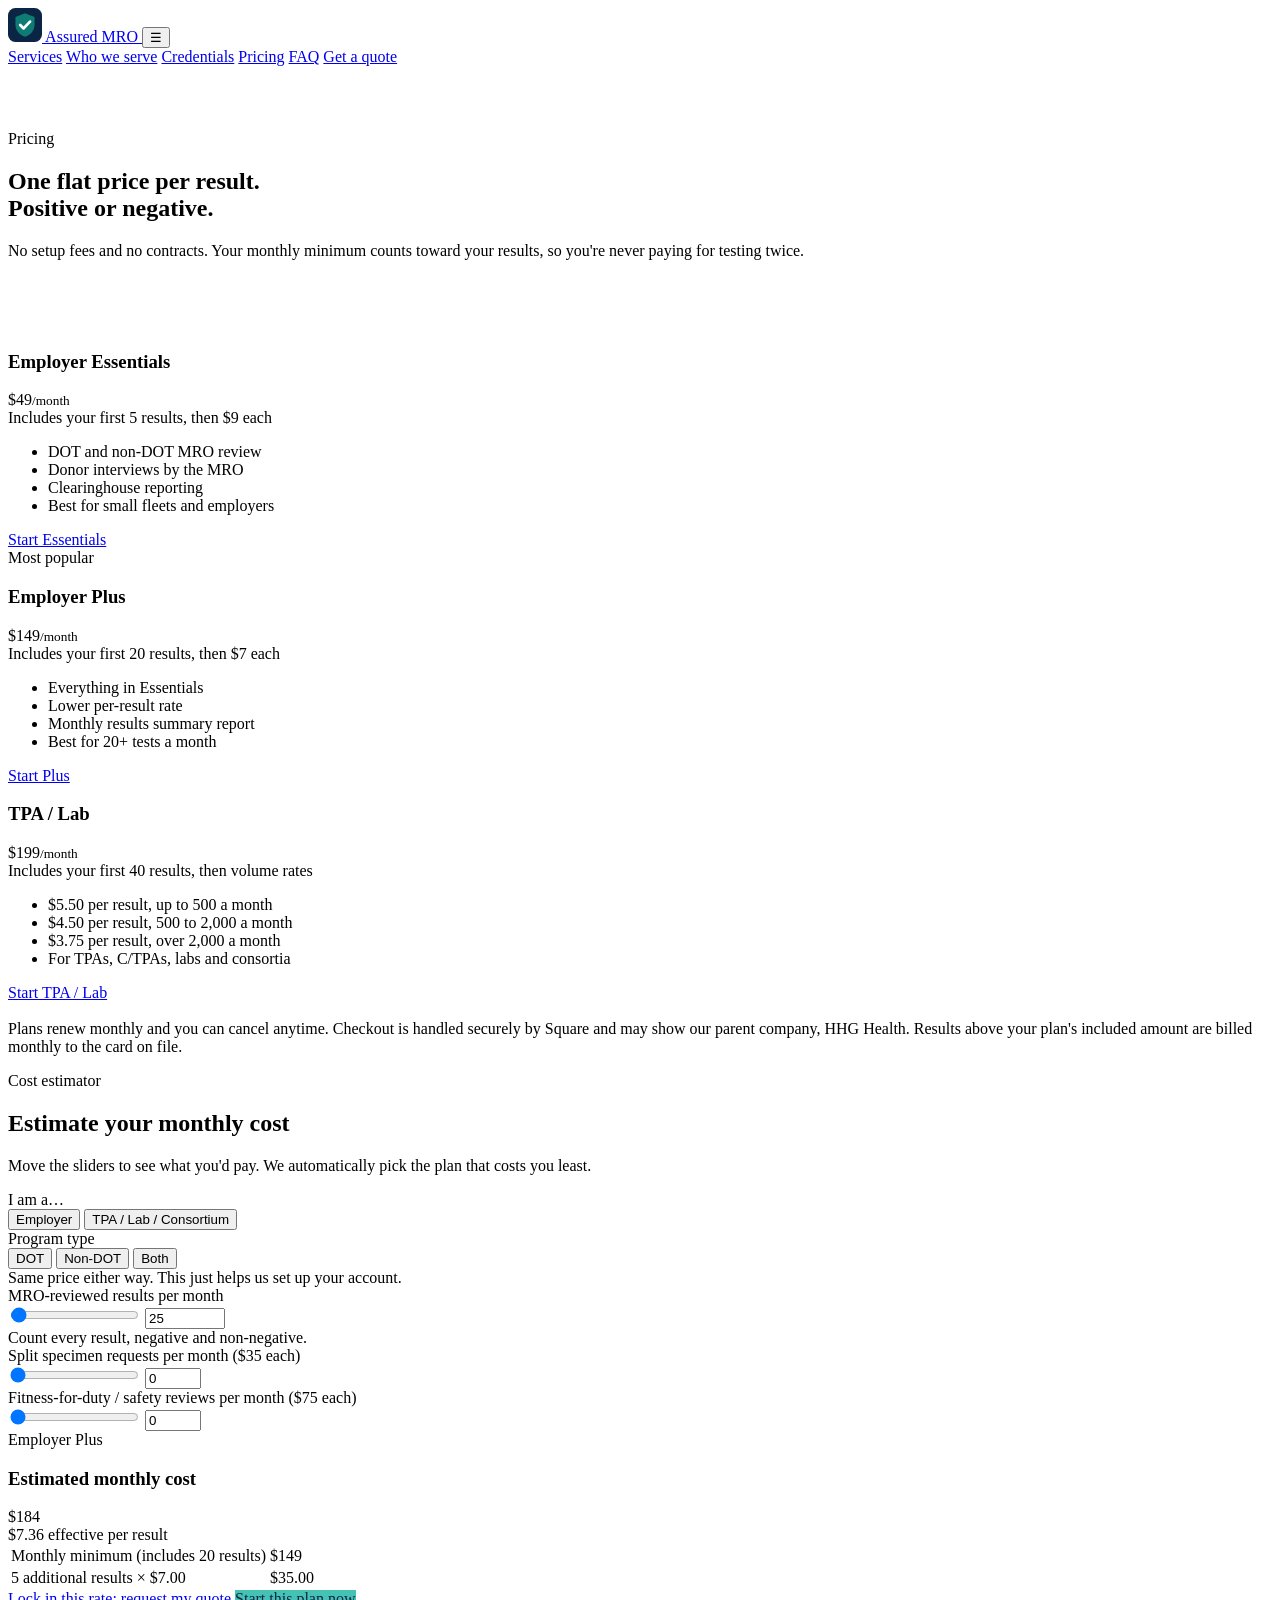
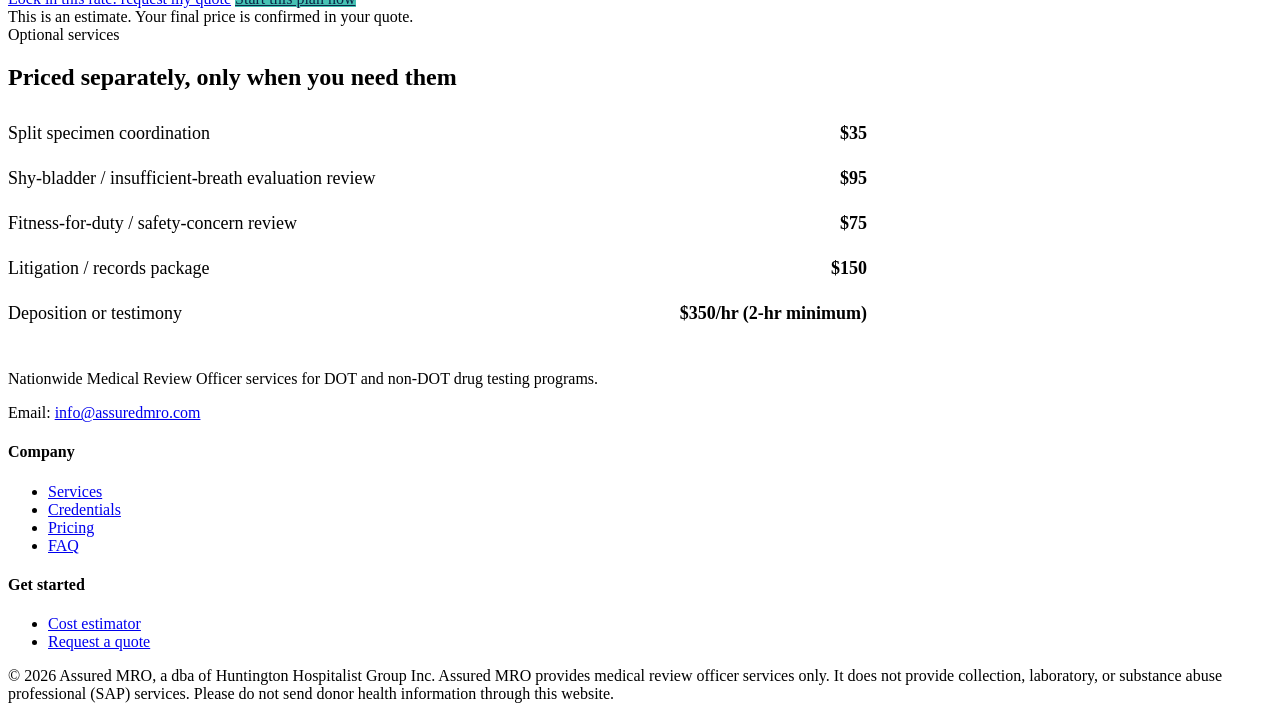
==== site/pricing/index.html @ 7451b0f6 "Add complete pricing page HTML structure This file contains the complete HTML structure for the pric" ====
<!doctype html>
<html lang="en">
<head>
<meta charset="utf-8">
<meta name="viewport" content="width=device-width, initial-scale=1">
<title>MRO Pricing &amp; Cost Estimator | Assured MRO</title>
<meta name="description" content="Transparent Medical Review Officer pricing. One flat price per verified result for positive and negative results alike. Employer plans from $49/month and TPA rates from $3.75 per result. Estimate your monthly cost instantly.">
<link rel="canonical" href="https://assuredmro.com/pricing/">
<link rel="icon" href="data:image/svg+xml,%3Csvg xmlns='http://www.w3.org/2000/svg' viewBox='0 0 32 32'%3E%3Crect width='32' height='32' rx='7' fill='%230b2545'/%3E%3Cpath d='M16 5l9 3.5v7c0 5.6-3.8 10-9 11.5C10.8 25.5 7 21.1 7 15.5v-7z' fill='%230e7c74'/%3E%3Cpath d='M11.5 16l3.2 3.2 6-6.4' stroke='white' stroke-width='2.6' fill='none' stroke-linecap='round' stroke-linejoin='round'/%3E%3C/svg%3E">
<link rel="preconnect" href="https://fonts.googleapis.com"><link rel="preconnect" href="https://fonts.gstatic.com" crossorigin>
<link href="https://fonts.googleapis.com/css2?family=Inter:wght@500;600;700;800&display=swap" rel="stylesheet">
<link rel="stylesheet" href="/assets/site.css">
</head>
<body>

<header class="site-head">
  <div class="wrap">
    <a class="logo" href="/" aria-label="Assured MRO home">
      <svg width="34" height="34" viewBox="0 0 32 32" aria-hidden="true"><rect width="32" height="32" rx="7" fill="#0b2545"/><path d="M16 5l9 3.5v7c0 5.6-3.8 10-9 11.5C10.8 25.5 7 21.1 7 15.5v-7z" fill="#0e7c74"/><path d="M11.5 16l3.2 3.2 6-6.4" stroke="#fff" stroke-width="2.6" fill="none" stroke-linecap="round" stroke-linejoin="round"/></svg>
      Assured MRO
    </a>
    <button class="menu-toggle" aria-label="Menu" onclick="document.querySelector('.nav').classList.toggle('open')">&#9776;</button>
    <nav class="nav">
      <a href="/#services">Services</a>
      <a href="/#who">Who we serve</a>
      <a href="/#credentials">Credentials</a>
      <a href="/pricing/">Pricing</a>
      <a href="/#faq">FAQ</a>
      <a class="btn sm" href="#estimate">Get a quote</a>
    </nav>
  </div>
</header>

<section class="hero" style="padding:64px 0 56px">
  <div class="wrap">
    <span class="eyebrow">Pricing</span>
    <h1>One flat price per result.<br>Positive or negative.</h1>
    <p class="lead">No setup fees and no contracts. Your monthly minimum counts toward your results, so you're never paying for testing twice.</p>
  </div>
</section>

<section>
  <div class="wrap">
    <div class="plans">
      <div class="plan">
        <h3>Employer Essentials</h3>
        <div class="price">$49<small>/month</small></div>
        <div class="sub">Includes your first 5 results, then $9 each</div>
        <ul class="check">
          <li>DOT and non-DOT MRO review</li>
          <li>Donor interviews by the MRO</li>
          <li>Clearinghouse reporting</li>
          <li>Best for small fleets and employers</li>
        </ul>
        <a class="btn ghost" href="https://square.link/u/0xxyrz6W" target="_blank" rel="noopener">Start Essentials</a>
      </div>
      <div class="plan featured">
        <span class="tag">Most popular</span>
        <h3>Employer Plus</h3>
        <div class="price">$149<small>/month</small></div>
        <div class="sub">Includes your first 20 results, then $7 each</div>
        <ul class="check">
          <li>Everything in Essentials</li>
          <li>Lower per-result rate</li>
          <li>Monthly results summary report</li>
          <li>Best for 20+ tests a month</li>
        </ul>
        <a class="btn" href="https://square.link/u/SGG3xi2o" target="_blank" rel="noopener">Start Plus</a>
      </div>
      <div class="plan">
        <h3>TPA / Lab</h3>
        <div class="price">$199<small>/month</small></div>
        <div class="sub">Includes your first 40 results, then volume rates</div>
        <ul class="check">
          <li>$5.50 per result, up to 500 a month</li>
          <li>$4.50 per result, 500 to 2,000 a month</li>
          <li>$3.75 per result, over 2,000 a month</li>
          <li>For TPAs, C/TPAs, labs and consortia</li>
        </ul>
        <a class="btn ghost" href="https://square.link/u/RiPPXjiL" target="_blank" rel="noopener">Start TPA / Lab</a>
      </div>
    </div>
    <p class="hint" style="margin-top:18px">Plans renew monthly and you can cancel anytime. Checkout is handled securely by Square and may show our parent company, HHG Health. Results above your plan's included amount are billed monthly to the card on file.</p>
  </div>
</section>

<section id="estimate" class="alt">
  <div class="wrap">
    <div class="section-head">
      <span class="eyebrow">Cost estimator</span>
      <h2>Estimate your monthly cost</h2>
      <p>Move the sliders to see what you'd pay. We automatically pick the plan that costs you least.</p>
    </div>
    <div class="est">
      <div class="card">
        <div class="field">
          <span class="lbl">I am a…</span>
          <div class="seg" id="aud">
            <button type="button" data-v="employer" aria-pressed="true">Employer</button>
            <button type="button" data-v="tpa" aria-pressed="false">TPA / Lab / Consortium</button>
          </div>
        </div>
        <div class="field">
          <span class="lbl">Program type</span>
          <div class="seg" id="prog">
            <button type="button" data-v="DOT" aria-pressed="false">DOT</button>
            <button type="button" data-v="Non-DOT" aria-pressed="false">Non-DOT</button>
            <button type="button" data-v="DOT + Non-DOT" aria-pressed="true">Both</button>
          </div>
          <div class="hint">Same price either way. This just helps us set up your account.</div>
        </div>
        <div class="field">
          <label for="vol">MRO-reviewed results per month</label>
          <div class="range-row">
            <input type="range" id="vol" min="1" max="5000" step="1" value="25" aria-label="Results per month">
            <input type="number" id="volN" min="1" max="100000" value="25" aria-label="Results per month (number)">
          </div>
          <div class="hint">Count every result, negative and non-negative.</div>
        </div>
        <div class="field">
          <label for="split">Split specimen requests per month <span style="font-weight:500">($35 each)</span></label>
          <div class="range-row">
            <input type="range" id="split" min="0" max="20" step="1" value="0">
            <input type="number" id="splitN" min="0" max="500" value="0">
          </div>
        </div>
        <div class="field" style="margin-bottom:0">
          <label for="ffd">Fitness-for-duty / safety reviews per month <span style="font-weight:500">($75 each)</span></label>
          <div class="range-row">
            <input type="range" id="ffd" min="0" max="20" step="1" value="0">
            <input type="number" id="ffdN" min="0" max="500" value="0">
          </div>
        </div>
      </div>

      <div class="result" aria-live="polite">
        <span class="plan-name" id="rPlan">Employer Plus</span>
        <h3>Estimated monthly cost</h3>
        <div class="big" id="rTotal">$0</div>
        <div class="per" id="rPer">$0.00 per result</div>
        <table>
          <tbody id="rRows"></tbody>
        </table>
        <a class="btn light" id="rQuote" href="https://form.jotform.com/262617390750055" target="_blank" rel="noopener">Lock in this rate: request my quote</a>
        <a class="btn" id="rStart" href="#" target="_blank" rel="noopener" style="background:#46c2b4;border-color:#46c2b4;color:#0b2545 !important">Start this plan now</a>
        <div class="fine" id="rFine">This is an estimate. Your final price is confirmed in your quote. Volume over 5,000 a month gets custom pricing.</div>
      </div>
    </div>
  </div>
</section>

<section>
  <div class="wrap" style="max-width:860px">
    <div class="section-head"><span class="eyebrow">Optional services</span><h2>Priced separately, only when you need them</h2></div>
    <div class="card">
      <table style="width:100%;border-collapse:collapse;font-size:18px">
        <tbody>
          <tr><td style="padding:12px 0;border-bottom:1px solid var(--line)">Split specimen coordination</td><td style="text-align:right;font-weight:700;border-bottom:1px solid var(--line)">$35</td></tr>
          <tr><td style="padding:12px 0;border-bottom:1px solid var(--line)">Shy-bladder / insufficient-breath evaluation review</td><td style="text-align:right;font-weight:700;border-bottom:1px solid var(--line)">$95</td></tr>
          <tr><td style="padding:12px 0;border-bottom:1px solid var(--line)">Fitness-for-duty / safety-concern review</td><td style="text-align:right;font-weight:700;border-bottom:1px solid var(--line)">$75</td></tr>
          <tr><td style="padding:12px 0;border-bottom:1px solid var(--line)">Litigation / records package</td><td style="text-align:right;font-weight:700;border-bottom:1px solid var(--line)">$150</td></tr>
          <tr><td style="padding:12px 0">Deposition or testimony</td><td style="text-align:right;font-weight:700">$350/hr (2-hr minimum)</td></tr>
        </tbody>
      </table>
    </div>
  </div>
</section>

<footer>
  <div class="wrap">
    <div class="cols">
      <div>
        <div class="logo" style="color:#fff;margin-bottom:10px">Assured MRO</div>
        <p>Nationwide Medical Review Officer services for DOT and non-DOT drug testing programs.</p>
        <p>Email: <a href="mailto:info@assuredmro.com">info@assuredmro.com</a></p>
      </div>
      <div><h4>Company</h4><ul><li><a href="/#services">Services</a></li><li><a href="/#credentials">Credentials</a></li><li><a href="/pricing/">Pricing</a></li><li><a href="/#faq">FAQ</a></li></ul></div>
      <div><h4>Get started</h4><ul><li><a href="#estimate">Cost estimator</a></li><li><a href="https://form.jotform.com/262617390750055" target="_blank" rel="noopener">Request a quote</a></li></ul></div>
    </div>
    <div class="legal">&copy; <span id="yr">2026</span> Assured MRO, a dba of Huntington Hospitalist Group Inc. Assured MRO provides medical review officer services only. It does not provide collection, laboratory, or substance abuse professional (SAP) services. Please do not send donor health information through this website.</div>
  </div>
</footer>

<script>
(function(){
  document.getElementById('yr').textContent=new Date().getFullYear();
  var FORM='https://form.jotform.com/262617390750055';
  var LINKS={ess:'https://square.link/u/0xxyrz6W',plus:'https://square.link/u/SGG3xi2o',tpa:'https://square.link/u/RiPPXjiL'};
  var PLAN_LABEL={ess:'Employer Essentials – $49/mo minimum',plus:'Employer Plus – $149/mo minimum',tpa:'TPA / Lab – $199/mo minimum'};
  var state={aud:'employer',prog:'DOT + Non-DOT'};
  var $=function(id){return document.getElementById(id)};
  var money=function(n,d){return '$'+n.toLocaleString('en-US',{minimumFractionDigits:d||0,maximumFractionDigits:d||0})};

  function seg(id,key){
    $(id).addEventListener('click',function(e){
      var b=e.target.closest('button'); if(!b) return;
      [].forEach.call(this.children,function(x){x.setAttribute('aria-pressed',x===b?'true':'false')});
      state[key]=b.dataset.v; calc();
    });
  }
  function link(r,n){
    var R=$(r),N=$(n);
    R.addEventListener('input',function(){N.value=R.value;calc()});
    N.addEventListener('input',function(){var v=Math.max(0,parseInt(N.value||0,10));R.value=Math.min(v,+R.max);calc()});
  }
  function tpaRate(n){return n>2000?3.75:(n>500?4.50:5.50)}

  function calc(){
    var n=Math.max(1,parseInt($('volN').value||1,10));
    var sp=Math.max(0,parseInt($('splitN').value||0,10));
    var fd=Math.max(0,parseInt($('ffdN').value||0,10));
    var rows=[],plan,base,over,overRate,incl,review;

    if(state.aud==='tpa'){
      plan='tpa';base=199;incl=40;overRate=tpaRate(n);
      over=Math.max(0,n-incl);review=base+over*overRate;
    }else{
      var ess=49+Math.max(0,n-5)*9, plus=149+Math.max(0,n-20)*7;
      if(ess<=plus){plan='ess';base=49;incl=5;overRate=9;review=ess}
      else{plan='plus';base=149;incl=20;overRate=7;review=plus}
      over=Math.max(0,n-incl);
    }
    var addons=sp*35+fd*75, total=review+addons;

    rows.push(['Monthly minimum (includes '+incl+' results)',money(base)]);
    if(over>0) rows.push([over.toLocaleString()+' additional results × '+money(overRate,2),money(over*overRate,2)]);
    if(sp>0) rows.push([sp+' split specimen × $35',money(sp*35)]);
    if(fd>0) rows.push([fd+' fitness-for-duty × $75',money(fd*75)]);

    $('rPlan').textContent={ess:'Employer Essentials',plus:'Employer Plus',tpa:'TPA / Lab'}[plan];
    $('rTotal').textContent=money(total,total%1?2:0);
    $('rPer').textContent=money(review/n,2)+' effective per result';
    $('rRows').innerHTML=rows.map(function(r){return '<tr><td>'+r[0]+'</td><td>'+r[1]+'</td></tr>'}).join('');
    $('rStart').href=LINKS[plan];

    var custom=n>5000||(state.aud==='employer'&&n>500);
    $('rFine').textContent=custom
      ? (state.aud==='employer'?'At this volume, ask about TPA-level volume pricing. Request a quote and we’ll beat this estimate.':'Volume over 5,000 a month gets custom pricing. Request a quote.')
      : 'This is an estimate. Your final price is confirmed in your quote.';

    var summary=state.prog+'; '+n+' results/mo; '+sp+' split; '+fd+' FFD; est. '+money(total,2)+'/mo ('+money(review/n,2)+'/result)';
    var q={
      q2_dropdown0: state.aud==='tpa'?'TPA / C/TPA':'Employer',
      q10_number8: n,
      q13_dropdown11: PLAN_LABEL[plan],
      q14_textbox12: summary
    };
    $('rQuote').href=FORM+'?'+Object.keys(q).map(function(k){return k+'='+encodeURIComponent(q[k])}).join('&');
  }

  seg('aud','aud'); seg('prog','prog');
  link('vol','volN'); link('split','splitN'); link('ffd','ffdN');
  calc();
})();
</script>
</body>
</html>
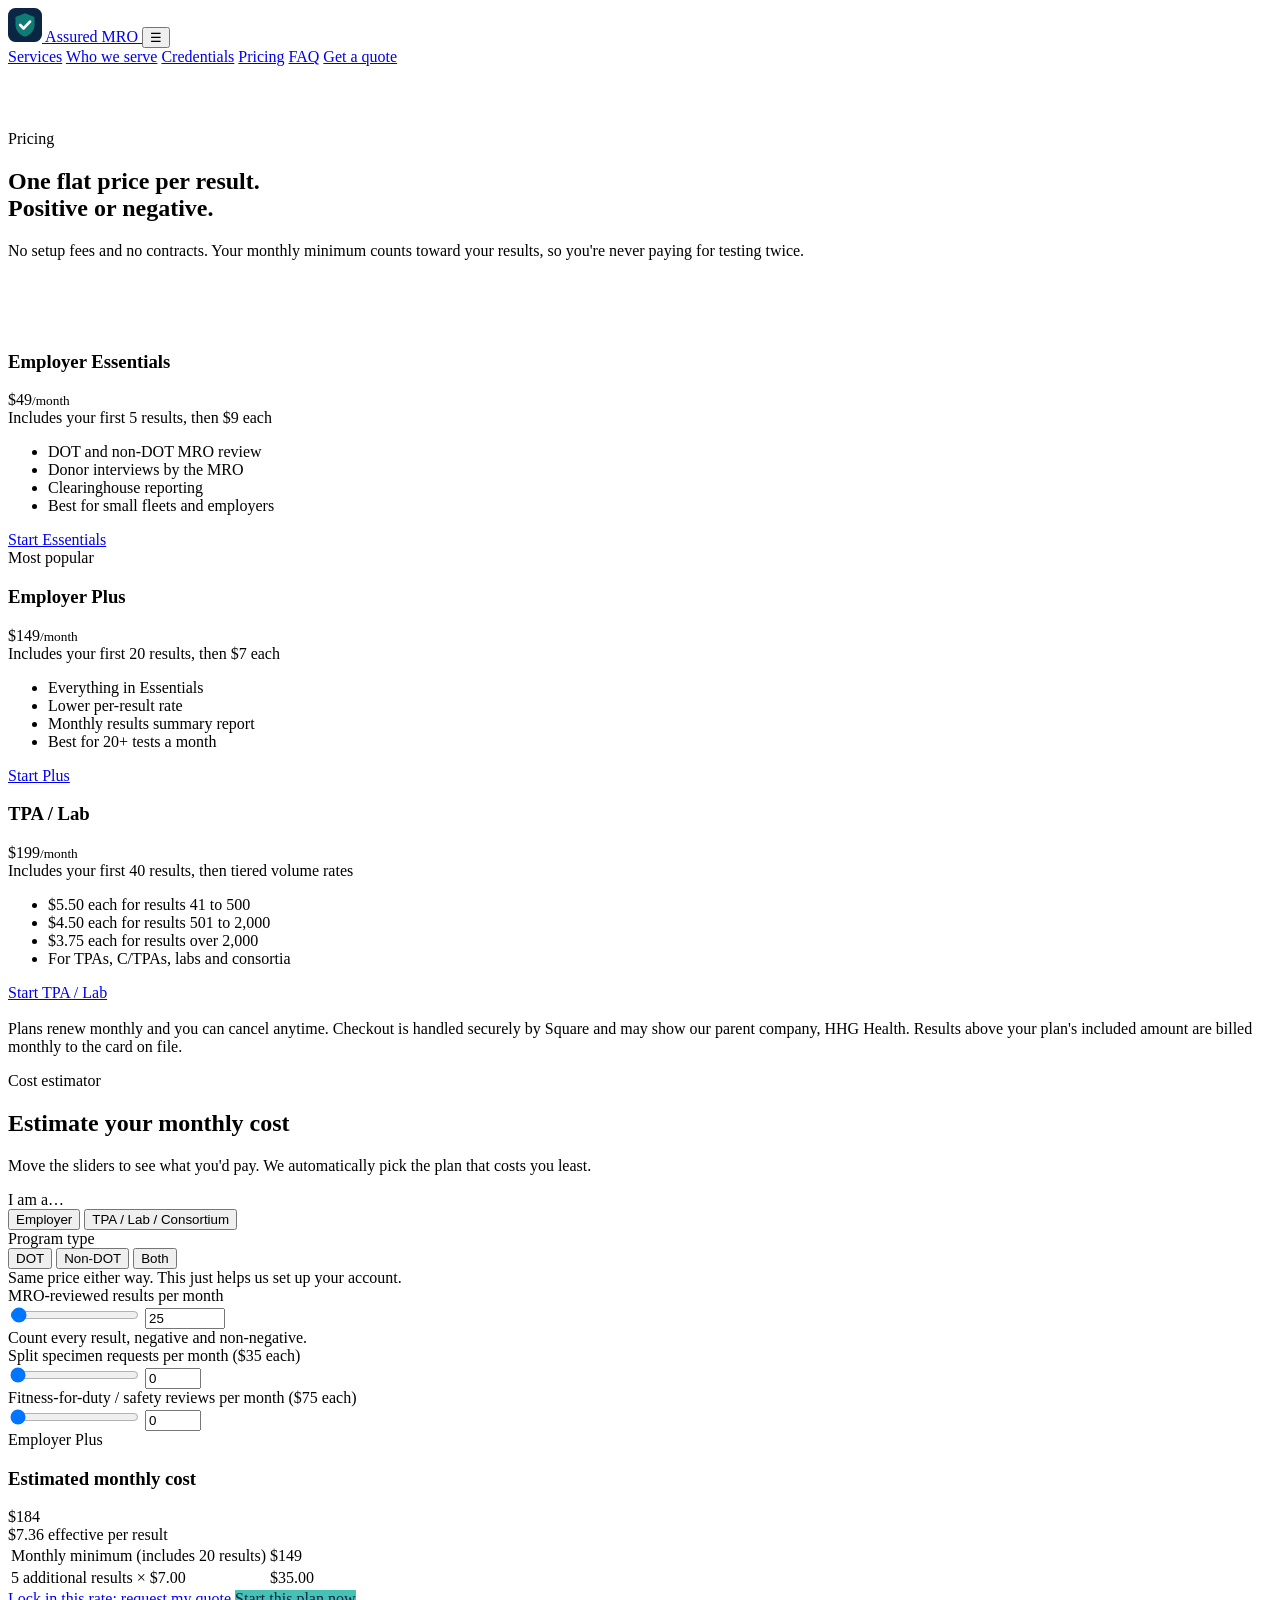
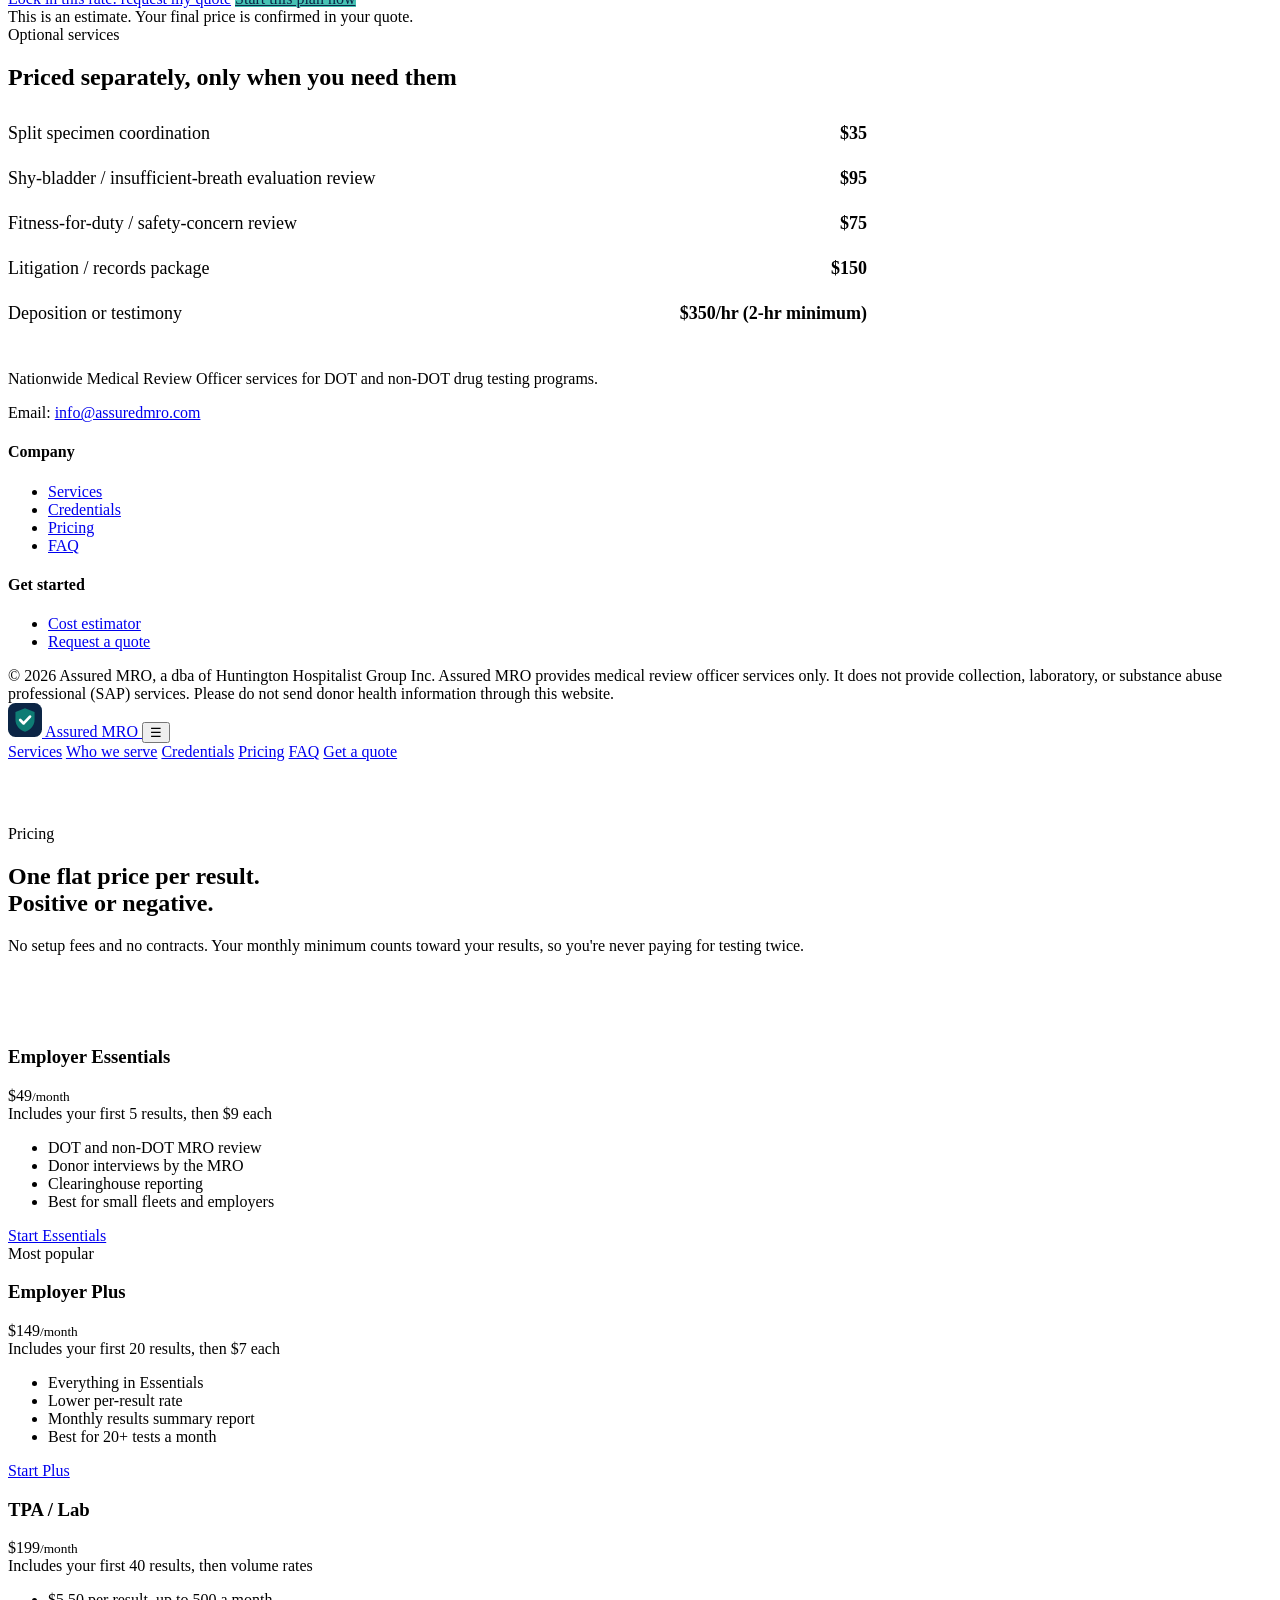
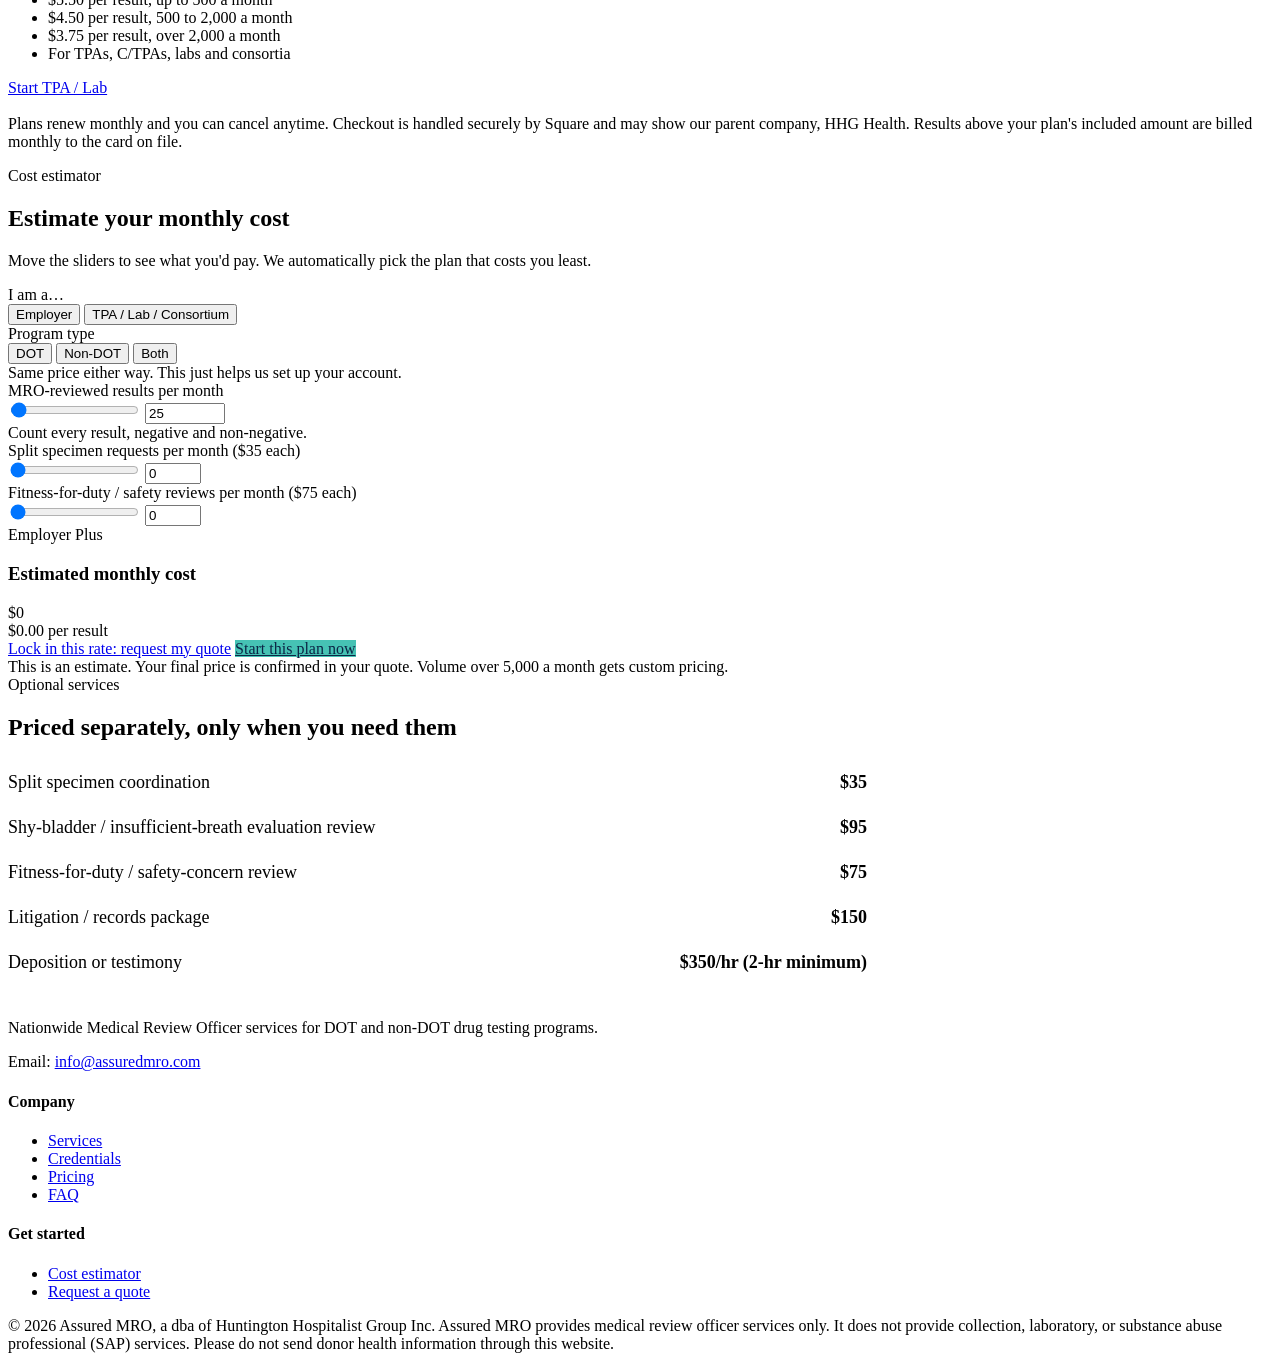
==== commit 5cfef929: "Enhance pricing page with TPA / Lab details Added detailed pricing information for TPA / Lab plan, i" ====
--- a/site/pricing/index.html
+++ b/site/pricing/index.html
@@ -70,11 +70,11 @@
       <div class="plan">
         <h3>TPA / Lab</h3>
         <div class="price">$199<small>/month</small></div>
-        <div class="sub">Includes your first 40 results, then volume rates</div>
+        <div class="sub">Includes your first 40 results, then tiered volume rates</div>
         <ul class="check">
-          <li>$5.50 per result, up to 500 a month</li>
-          <li>$4.50 per result, 500 to 2,000 a month</li>
-          <li>$3.75 per result, over 2,000 a month</li>
+          <li>$5.50 each for results 41 to 500</li>
+          <li>$4.50 each for results 501 to 2,000</li>
+          <li>$3.75 each for results over 2,000</li>
           <li>For TPAs, C/TPAs, labs and consortia</li>
         </ul>
         <a class="btn ghost" href="https://square.link/u/RiPPXjiL" target="_blank" rel="noopener">Start TPA / Lab</a>
@@ -203,6 +203,268 @@
     R.addEventListener('input',function(){N.value=R.value;calc()});
     N.addEventListener('input',function(){var v=Math.max(0,parseInt(N.value||0,10));R.value=Math.min(v,+R.max);calc()});
   }
+  // graduated tiers: each rate applies only to the results inside its band
+  var TPA_TIERS=[[41,500,5.50],[501,2000,4.50],[2001,Infinity,3.75]];
+  function tpaTiers(n){
+    return TPA_TIERS.map(function(t){var c=Math.max(0,Math.min(n,t[1])-t[0]+1);return {from:t[0],to:t[1],rate:t[2],count:c}}).filter(function(t){return t.count>0});
+  }
+
+  function calc(){
+    var n=Math.max(1,parseInt($('volN').value||1,10));
+    var sp=Math.max(0,parseInt($('splitN').value||0,10));
+    var fd=Math.max(0,parseInt($('ffdN').value||0,10));
+    var rows=[],plan,base,over,overRate,incl,review,tiers=null;
+
+    if(state.aud==='tpa'){
+      plan='tpa';base=199;incl=40;tiers=tpaTiers(n);
+      over=Math.max(0,n-incl);review=base+tiers.reduce(function(a,t){return a+t.count*t.rate},0);
+    }else{
+      var ess=49+Math.max(0,n-5)*9, plus=149+Math.max(0,n-20)*7;
+      if(ess<=plus){plan='ess';base=49;incl=5;overRate=9;review=ess}
+      else{plan='plus';base=149;incl=20;overRate=7;review=plus}
+      over=Math.max(0,n-incl);
+    }
+    var addons=sp*35+fd*75, total=review+addons;
+
+    rows.push(['Monthly minimum (includes '+incl+' results)',money(base)]);
+    if(tiers){tiers.forEach(function(t){rows.push([t.count.toLocaleString()+' results × '+money(t.rate,2)+(t.to===Infinity?' (over 2,000)':' ('+t.from.toLocaleString()+'–'+t.to.toLocaleString()+')'),money(t.count*t.rate,2)])})}
+    else if(over>0) rows.push([over.toLocaleString()+' additional results × '+money(overRate,2),money(over*overRate,2)]);
+    if(sp>0) rows.push([sp+' split specimen × $35',money(sp*35)]);
+    if(fd>0) rows.push([fd+' fitness-for-duty × $75',money(fd*75)]);
+
+    $('rPlan').textContent={ess:'Employer Essentials',plus:'Employer Plus',tpa:'TPA / Lab'}[plan];
+    $('rTotal').textContent=money(total,total%1?2:0);
+    $('rPer').textContent=money(review/n,2)+' effective per result';
+    $('rRows').innerHTML=rows.map(function(r){return '<tr><td>'+r[0]+'</td><td>'+r[1]+'</td></tr>'}).join('');
+    $('rStart').href=LINKS[plan];
+
+    var custom=n>5000||(state.aud==='employer'&&n>500);
+    $('rFine').textContent=custom
+      ? (state.aud==='employer'?'At this volume, ask about TPA-level volume pricing. Request a quote and we’ll beat this estimate.':'Volume over 5,000 a month gets custom pricing. Request a quote.')
+      : 'This is an estimate. Your final price is confirmed in your quote.';
+
+    var summary=state.prog+'; '+n+' results/mo; '+sp+' split; '+fd+' FFD; est. '+money(total,2)+'/mo ('+money(review/n,2)+'/result)';
+    var q={
+      q2_dropdown0: state.aud==='tpa'?'TPA / C/TPA':'Employer',
+      q10_number8: n,
+      q13_dropdown11: PLAN_LABEL[plan],
+      q14_textbox12: summary
+    };
+    $('rQuote').href=FORM+'?'+Object.keys(q).map(function(k){return k+'='+encodeURIComponent(q[k])}).join('&');
+  }
+
+  seg('aud','aud'); seg('prog','prog');
+  link('vol','volN'); link('split','splitN'); link('ffd','ffdN');
+  calc();
+})();
+</script>
+</body>
+</html>
+<!doctype html>
+<html lang="en">
+<head>
+<meta charset="utf-8">
+<meta name="viewport" content="width=device-width, initial-scale=1">
+<title>MRO Pricing &amp; Cost Estimator | Assured MRO</title>
+<meta name="description" content="Transparent Medical Review Officer pricing. One flat price per verified result for positive and negative results alike. Employer plans from $49/month and TPA rates from $3.75 per result. Estimate your monthly cost instantly.">
+<link rel="canonical" href="https://assuredmro.com/pricing/">
+<link rel="icon" href="data:image/svg+xml,%3Csvg xmlns='http://www.w3.org/2000/svg' viewBox='0 0 32 32'%3E%3Crect width='32' height='32' rx='7' fill='%230b2545'/%3E%3Cpath d='M16 5l9 3.5v7c0 5.6-3.8 10-9 11.5C10.8 25.5 7 21.1 7 15.5v-7z' fill='%230e7c74'/%3E%3Cpath d='M11.5 16l3.2 3.2 6-6.4' stroke='white' stroke-width='2.6' fill='none' stroke-linecap='round' stroke-linejoin='round'/%3E%3C/svg%3E">
+<link rel="preconnect" href="https://fonts.googleapis.com"><link rel="preconnect" href="https://fonts.gstatic.com" crossorigin>
+<link href="https://fonts.googleapis.com/css2?family=Inter:wght@500;600;700;800&display=swap" rel="stylesheet">
+<link rel="stylesheet" href="/assets/site.css">
+</head>
+<body>
+
+<header class="site-head">
+  <div class="wrap">
+    <a class="logo" href="/" aria-label="Assured MRO home">
+      <svg width="34" height="34" viewBox="0 0 32 32" aria-hidden="true"><rect width="32" height="32" rx="7" fill="#0b2545"/><path d="M16 5l9 3.5v7c0 5.6-3.8 10-9 11.5C10.8 25.5 7 21.1 7 15.5v-7z" fill="#0e7c74"/><path d="M11.5 16l3.2 3.2 6-6.4" stroke="#fff" stroke-width="2.6" fill="none" stroke-linecap="round" stroke-linejoin="round"/></svg>
+      Assured MRO
+    </a>
+    <button class="menu-toggle" aria-label="Menu" onclick="document.querySelector('.nav').classList.toggle('open')">&#9776;</button>
+    <nav class="nav">
+      <a href="/#services">Services</a>
+      <a href="/#who">Who we serve</a>
+      <a href="/#credentials">Credentials</a>
+      <a href="/pricing/">Pricing</a>
+      <a href="/#faq">FAQ</a>
+      <a class="btn sm" href="#estimate">Get a quote</a>
+    </nav>
+  </div>
+</header>
+
+<section class="hero" style="padding:64px 0 56px">
+  <div class="wrap">
+    <span class="eyebrow">Pricing</span>
+    <h1>One flat price per result.<br>Positive or negative.</h1>
+    <p class="lead">No setup fees and no contracts. Your monthly minimum counts toward your results, so you're never paying for testing twice.</p>
+  </div>
+</section>
+
+<section>
+  <div class="wrap">
+    <div class="plans">
+      <div class="plan">
+        <h3>Employer Essentials</h3>
+        <div class="price">$49<small>/month</small></div>
+        <div class="sub">Includes your first 5 results, then $9 each</div>
+        <ul class="check">
+          <li>DOT and non-DOT MRO review</li>
+          <li>Donor interviews by the MRO</li>
+          <li>Clearinghouse reporting</li>
+          <li>Best for small fleets and employers</li>
+        </ul>
+        <a class="btn ghost" href="https://square.link/u/0xxyrz6W" target="_blank" rel="noopener">Start Essentials</a>
+      </div>
+      <div class="plan featured">
+        <span class="tag">Most popular</span>
+        <h3>Employer Plus</h3>
+        <div class="price">$149<small>/month</small></div>
+        <div class="sub">Includes your first 20 results, then $7 each</div>
+        <ul class="check">
+          <li>Everything in Essentials</li>
+          <li>Lower per-result rate</li>
+          <li>Monthly results summary report</li>
+          <li>Best for 20+ tests a month</li>
+        </ul>
+        <a class="btn" href="https://square.link/u/SGG3xi2o" target="_blank" rel="noopener">Start Plus</a>
+      </div>
+      <div class="plan">
+        <h3>TPA / Lab</h3>
+        <div class="price">$199<small>/month</small></div>
+        <div class="sub">Includes your first 40 results, then volume rates</div>
+        <ul class="check">
+          <li>$5.50 per result, up to 500 a month</li>
+          <li>$4.50 per result, 500 to 2,000 a month</li>
+          <li>$3.75 per result, over 2,000 a month</li>
+          <li>For TPAs, C/TPAs, labs and consortia</li>
+        </ul>
+        <a class="btn ghost" href="https://square.link/u/RiPPXjiL" target="_blank" rel="noopener">Start TPA / Lab</a>
+      </div>
+    </div>
+    <p class="hint" style="margin-top:18px">Plans renew monthly and you can cancel anytime. Checkout is handled securely by Square and may show our parent company, HHG Health. Results above your plan's included amount are billed monthly to the card on file.</p>
+  </div>
+</section>
+
+<section id="estimate" class="alt">
+  <div class="wrap">
+    <div class="section-head">
+      <span class="eyebrow">Cost estimator</span>
+      <h2>Estimate your monthly cost</h2>
+      <p>Move the sliders to see what you'd pay. We automatically pick the plan that costs you least.</p>
+    </div>
+    <div class="est">
+      <div class="card">
+        <div class="field">
+          <span class="lbl">I am a…</span>
+          <div class="seg" id="aud">
+            <button type="button" data-v="employer" aria-pressed="true">Employer</button>
+            <button type="button" data-v="tpa" aria-pressed="false">TPA / Lab / Consortium</button>
+          </div>
+        </div>
+        <div class="field">
+          <span class="lbl">Program type</span>
+          <div class="seg" id="prog">
+            <button type="button" data-v="DOT" aria-pressed="false">DOT</button>
+            <button type="button" data-v="Non-DOT" aria-pressed="false">Non-DOT</button>
+            <button type="button" data-v="DOT + Non-DOT" aria-pressed="true">Both</button>
+          </div>
+          <div class="hint">Same price either way. This just helps us set up your account.</div>
+        </div>
+        <div class="field">
+          <label for="vol">MRO-reviewed results per month</label>
+          <div class="range-row">
+            <input type="range" id="vol" min="1" max="5000" step="1" value="25" aria-label="Results per month">
+            <input type="number" id="volN" min="1" max="100000" value="25" aria-label="Results per month (number)">
+          </div>
+          <div class="hint">Count every result, negative and non-negative.</div>
+        </div>
+        <div class="field">
+          <label for="split">Split specimen requests per month <span style="font-weight:500">($35 each)</span></label>
+          <div class="range-row">
+            <input type="range" id="split" min="0" max="20" step="1" value="0">
+            <input type="number" id="splitN" min="0" max="500" value="0">
+          </div>
+        </div>
+        <div class="field" style="margin-bottom:0">
+          <label for="ffd">Fitness-for-duty / safety reviews per month <span style="font-weight:500">($75 each)</span></label>
+          <div class="range-row">
+            <input type="range" id="ffd" min="0" max="20" step="1" value="0">
+            <input type="number" id="ffdN" min="0" max="500" value="0">
+          </div>
+        </div>
+      </div>
+
+      <div class="result" aria-live="polite">
+        <span class="plan-name" id="rPlan">Employer Plus</span>
+        <h3>Estimated monthly cost</h3>
+        <div class="big" id="rTotal">$0</div>
+        <div class="per" id="rPer">$0.00 per result</div>
+        <table>
+          <tbody id="rRows"></tbody>
+        </table>
+        <a class="btn light" id="rQuote" href="https://form.jotform.com/262617390750055" target="_blank" rel="noopener">Lock in this rate: request my quote</a>
+        <a class="btn" id="rStart" href="#" target="_blank" rel="noopener" style="background:#46c2b4;border-color:#46c2b4;color:#0b2545 !important">Start this plan now</a>
+        <div class="fine" id="rFine">This is an estimate. Your final price is confirmed in your quote. Volume over 5,000 a month gets custom pricing.</div>
+      </div>
+    </div>
+  </div>
+</section>
+
+<section>
+  <div class="wrap" style="max-width:860px">
+    <div class="section-head"><span class="eyebrow">Optional services</span><h2>Priced separately, only when you need them</h2></div>
+    <div class="card">
+      <table style="width:100%;border-collapse:collapse;font-size:18px">
+        <tbody>
+          <tr><td style="padding:12px 0;border-bottom:1px solid var(--line)">Split specimen coordination</td><td style="text-align:right;font-weight:700;border-bottom:1px solid var(--line)">$35</td></tr>
+          <tr><td style="padding:12px 0;border-bottom:1px solid var(--line)">Shy-bladder / insufficient-breath evaluation review</td><td style="text-align:right;font-weight:700;border-bottom:1px solid var(--line)">$95</td></tr>
+          <tr><td style="padding:12px 0;border-bottom:1px solid var(--line)">Fitness-for-duty / safety-concern review</td><td style="text-align:right;font-weight:700;border-bottom:1px solid var(--line)">$75</td></tr>
+          <tr><td style="padding:12px 0;border-bottom:1px solid var(--line)">Litigation / records package</td><td style="text-align:right;font-weight:700;border-bottom:1px solid var(--line)">$150</td></tr>
+          <tr><td style="padding:12px 0">Deposition or testimony</td><td style="text-align:right;font-weight:700">$350/hr (2-hr minimum)</td></tr>
+        </tbody>
+      </table>
+    </div>
+  </div>
+</section>
+
+<footer>
+  <div class="wrap">
+    <div class="cols">
+      <div>
+        <div class="logo" style="color:#fff;margin-bottom:10px">Assured MRO</div>
+        <p>Nationwide Medical Review Officer services for DOT and non-DOT drug testing programs.</p>
+        <p>Email: <a href="mailto:info@assuredmro.com">info@assuredmro.com</a></p>
+      </div>
+      <div><h4>Company</h4><ul><li><a href="/#services">Services</a></li><li><a href="/#credentials">Credentials</a></li><li><a href="/pricing/">Pricing</a></li><li><a href="/#faq">FAQ</a></li></ul></div>
+      <div><h4>Get started</h4><ul><li><a href="#estimate">Cost estimator</a></li><li><a href="https://form.jotform.com/262617390750055" target="_blank" rel="noopener">Request a quote</a></li></ul></div>
+    </div>
+    <div class="legal">&copy; <span id="yr">2026</span> Assured MRO, a dba of Huntington Hospitalist Group Inc. Assured MRO provides medical review officer services only. It does not provide collection, laboratory, or substance abuse professional (SAP) services. Please do not send donor health information through this website.</div>
+  </div>
+</footer>
+
+<script>
+(function(){
+  document.getElementById('yr').textContent=new Date().getFullYear();
+  var FORM='https://form.jotform.com/262617390750055';
+  var LINKS={ess:'https://square.link/u/0xxyrz6W',plus:'https://square.link/u/SGG3xi2o',tpa:'https://square.link/u/RiPPXjiL'};
+  var PLAN_LABEL={ess:'Employer Essentials – $49/mo minimum',plus:'Employer Plus – $149/mo minimum',tpa:'TPA / Lab – $199/mo minimum'};
+  var state={aud:'employer',prog:'DOT + Non-DOT'};
+  var $=function(id){return document.getElementById(id)};
+  var money=function(n,d){return '$'+n.toLocaleString('en-US',{minimumFractionDigits:d||0,maximumFractionDigits:d||0})};
+
+  function seg(id,key){
+    $(id).addEventListener('click',function(e){
+      var b=e.target.closest('button'); if(!b) return;
+      [].forEach.call(this.children,function(x){x.setAttribute('aria-pressed',x===b?'true':'false')});
+      state[key]=b.dataset.v; calc();
+    });
+  }
+  function link(r,n){
+    var R=$(r),N=$(n);
+    R.addEventListener('input',function(){N.value=R.value;calc()});
+    N.addEventListener('input',function(){var v=Math.max(0,parseInt(N.value||0,10));R.value=Math.min(v,+R.max);calc()});
+  }
   function tpaRate(n){return n>2000?3.75:(n>500?4.50:5.50)}
 
   function calc(){
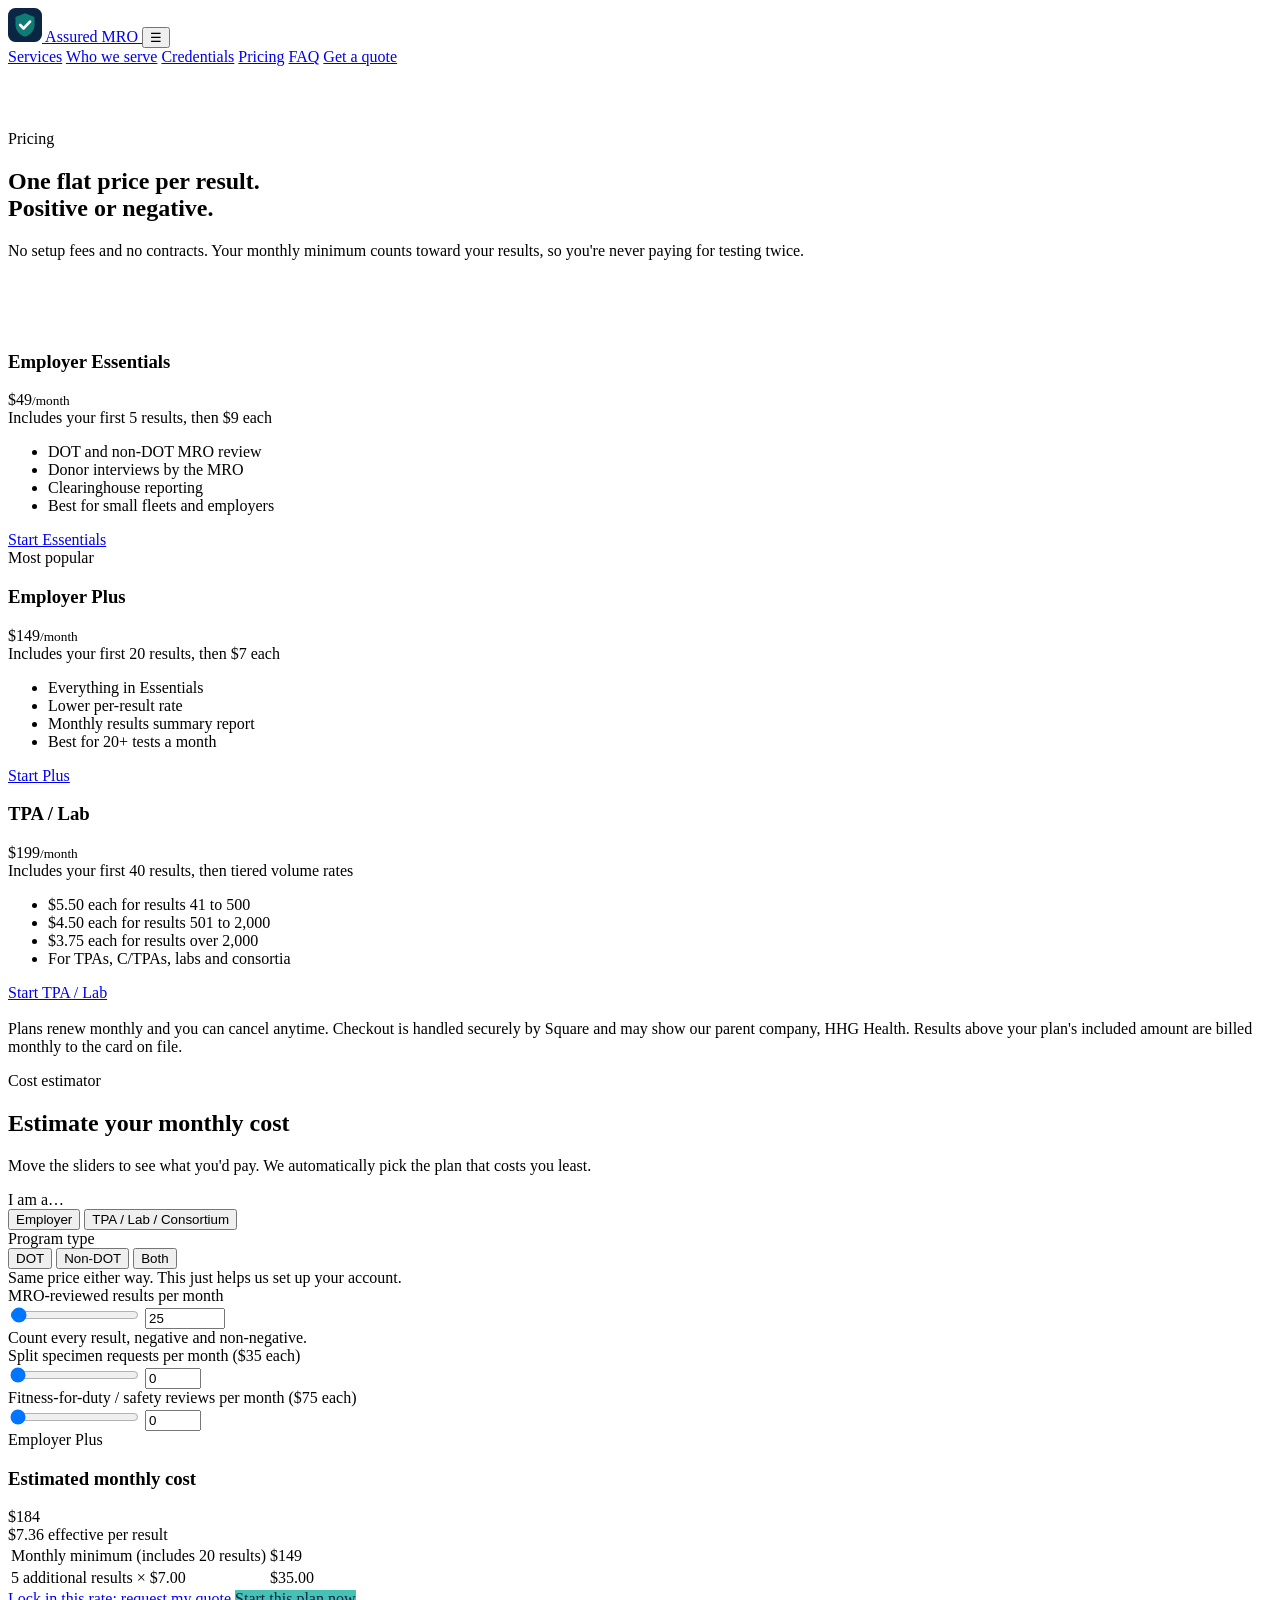
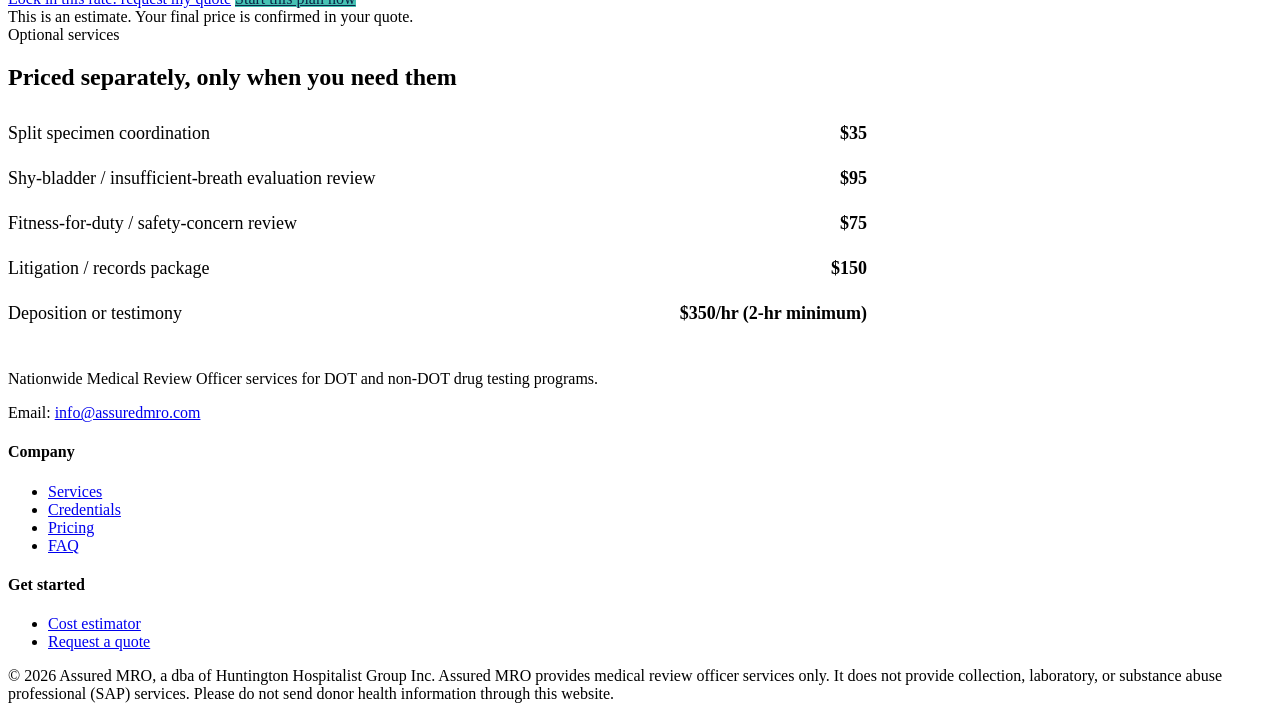
==== commit 1ec33b74: "Delete pricing page HTML structure Removed the entire HTML structure from the pricing page." ====
--- a/site/pricing/index.html
+++ b/site/pricing/index.html
@@ -260,260 +260,3 @@
 </script>
 </body>
 </html>
-<!doctype html>
-<html lang="en">
-<head>
-<meta charset="utf-8">
-<meta name="viewport" content="width=device-width, initial-scale=1">
-<title>MRO Pricing &amp; Cost Estimator | Assured MRO</title>
-<meta name="description" content="Transparent Medical Review Officer pricing. One flat price per verified result for positive and negative results alike. Employer plans from $49/month and TPA rates from $3.75 per result. Estimate your monthly cost instantly.">
-<link rel="canonical" href="https://assuredmro.com/pricing/">
-<link rel="icon" href="data:image/svg+xml,%3Csvg xmlns='http://www.w3.org/2000/svg' viewBox='0 0 32 32'%3E%3Crect width='32' height='32' rx='7' fill='%230b2545'/%3E%3Cpath d='M16 5l9 3.5v7c0 5.6-3.8 10-9 11.5C10.8 25.5 7 21.1 7 15.5v-7z' fill='%230e7c74'/%3E%3Cpath d='M11.5 16l3.2 3.2 6-6.4' stroke='white' stroke-width='2.6' fill='none' stroke-linecap='round' stroke-linejoin='round'/%3E%3C/svg%3E">
-<link rel="preconnect" href="https://fonts.googleapis.com"><link rel="preconnect" href="https://fonts.gstatic.com" crossorigin>
-<link href="https://fonts.googleapis.com/css2?family=Inter:wght@500;600;700;800&display=swap" rel="stylesheet">
-<link rel="stylesheet" href="/assets/site.css">
-</head>
-<body>
-
-<header class="site-head">
-  <div class="wrap">
-    <a class="logo" href="/" aria-label="Assured MRO home">
-      <svg width="34" height="34" viewBox="0 0 32 32" aria-hidden="true"><rect width="32" height="32" rx="7" fill="#0b2545"/><path d="M16 5l9 3.5v7c0 5.6-3.8 10-9 11.5C10.8 25.5 7 21.1 7 15.5v-7z" fill="#0e7c74"/><path d="M11.5 16l3.2 3.2 6-6.4" stroke="#fff" stroke-width="2.6" fill="none" stroke-linecap="round" stroke-linejoin="round"/></svg>
-      Assured MRO
-    </a>
-    <button class="menu-toggle" aria-label="Menu" onclick="document.querySelector('.nav').classList.toggle('open')">&#9776;</button>
-    <nav class="nav">
-      <a href="/#services">Services</a>
-      <a href="/#who">Who we serve</a>
-      <a href="/#credentials">Credentials</a>
-      <a href="/pricing/">Pricing</a>
-      <a href="/#faq">FAQ</a>
-      <a class="btn sm" href="#estimate">Get a quote</a>
-    </nav>
-  </div>
-</header>
-
-<section class="hero" style="padding:64px 0 56px">
-  <div class="wrap">
-    <span class="eyebrow">Pricing</span>
-    <h1>One flat price per result.<br>Positive or negative.</h1>
-    <p class="lead">No setup fees and no contracts. Your monthly minimum counts toward your results, so you're never paying for testing twice.</p>
-  </div>
-</section>
-
-<section>
-  <div class="wrap">
-    <div class="plans">
-      <div class="plan">
-        <h3>Employer Essentials</h3>
-        <div class="price">$49<small>/month</small></div>
-        <div class="sub">Includes your first 5 results, then $9 each</div>
-        <ul class="check">
-          <li>DOT and non-DOT MRO review</li>
-          <li>Donor interviews by the MRO</li>
-          <li>Clearinghouse reporting</li>
-          <li>Best for small fleets and employers</li>
-        </ul>
-        <a class="btn ghost" href="https://square.link/u/0xxyrz6W" target="_blank" rel="noopener">Start Essentials</a>
-      </div>
-      <div class="plan featured">
-        <span class="tag">Most popular</span>
-        <h3>Employer Plus</h3>
-        <div class="price">$149<small>/month</small></div>
-        <div class="sub">Includes your first 20 results, then $7 each</div>
-        <ul class="check">
-          <li>Everything in Essentials</li>
-          <li>Lower per-result rate</li>
-          <li>Monthly results summary report</li>
-          <li>Best for 20+ tests a month</li>
-        </ul>
-        <a class="btn" href="https://square.link/u/SGG3xi2o" target="_blank" rel="noopener">Start Plus</a>
-      </div>
-      <div class="plan">
-        <h3>TPA / Lab</h3>
-        <div class="price">$199<small>/month</small></div>
-        <div class="sub">Includes your first 40 results, then volume rates</div>
-        <ul class="check">
-          <li>$5.50 per result, up to 500 a month</li>
-          <li>$4.50 per result, 500 to 2,000 a month</li>
-          <li>$3.75 per result, over 2,000 a month</li>
-          <li>For TPAs, C/TPAs, labs and consortia</li>
-        </ul>
-        <a class="btn ghost" href="https://square.link/u/RiPPXjiL" target="_blank" rel="noopener">Start TPA / Lab</a>
-      </div>
-    </div>
-    <p class="hint" style="margin-top:18px">Plans renew monthly and you can cancel anytime. Checkout is handled securely by Square and may show our parent company, HHG Health. Results above your plan's included amount are billed monthly to the card on file.</p>
-  </div>
-</section>
-
-<section id="estimate" class="alt">
-  <div class="wrap">
-    <div class="section-head">
-      <span class="eyebrow">Cost estimator</span>
-      <h2>Estimate your monthly cost</h2>
-      <p>Move the sliders to see what you'd pay. We automatically pick the plan that costs you least.</p>
-    </div>
-    <div class="est">
-      <div class="card">
-        <div class="field">
-          <span class="lbl">I am a…</span>
-          <div class="seg" id="aud">
-            <button type="button" data-v="employer" aria-pressed="true">Employer</button>
-            <button type="button" data-v="tpa" aria-pressed="false">TPA / Lab / Consortium</button>
-          </div>
-        </div>
-        <div class="field">
-          <span class="lbl">Program type</span>
-          <div class="seg" id="prog">
-            <button type="button" data-v="DOT" aria-pressed="false">DOT</button>
-            <button type="button" data-v="Non-DOT" aria-pressed="false">Non-DOT</button>
-            <button type="button" data-v="DOT + Non-DOT" aria-pressed="true">Both</button>
-          </div>
-          <div class="hint">Same price either way. This just helps us set up your account.</div>
-        </div>
-        <div class="field">
-          <label for="vol">MRO-reviewed results per month</label>
-          <div class="range-row">
-            <input type="range" id="vol" min="1" max="5000" step="1" value="25" aria-label="Results per month">
-            <input type="number" id="volN" min="1" max="100000" value="25" aria-label="Results per month (number)">
-          </div>
-          <div class="hint">Count every result, negative and non-negative.</div>
-        </div>
-        <div class="field">
-          <label for="split">Split specimen requests per month <span style="font-weight:500">($35 each)</span></label>
-          <div class="range-row">
-            <input type="range" id="split" min="0" max="20" step="1" value="0">
-            <input type="number" id="splitN" min="0" max="500" value="0">
-          </div>
-        </div>
-        <div class="field" style="margin-bottom:0">
-          <label for="ffd">Fitness-for-duty / safety reviews per month <span style="font-weight:500">($75 each)</span></label>
-          <div class="range-row">
-            <input type="range" id="ffd" min="0" max="20" step="1" value="0">
-            <input type="number" id="ffdN" min="0" max="500" value="0">
-          </div>
-        </div>
-      </div>
-
-      <div class="result" aria-live="polite">
-        <span class="plan-name" id="rPlan">Employer Plus</span>
-        <h3>Estimated monthly cost</h3>
-        <div class="big" id="rTotal">$0</div>
-        <div class="per" id="rPer">$0.00 per result</div>
-        <table>
-          <tbody id="rRows"></tbody>
-        </table>
-        <a class="btn light" id="rQuote" href="https://form.jotform.com/262617390750055" target="_blank" rel="noopener">Lock in this rate: request my quote</a>
-        <a class="btn" id="rStart" href="#" target="_blank" rel="noopener" style="background:#46c2b4;border-color:#46c2b4;color:#0b2545 !important">Start this plan now</a>
-        <div class="fine" id="rFine">This is an estimate. Your final price is confirmed in your quote. Volume over 5,000 a month gets custom pricing.</div>
-      </div>
-    </div>
-  </div>
-</section>
-
-<section>
-  <div class="wrap" style="max-width:860px">
-    <div class="section-head"><span class="eyebrow">Optional services</span><h2>Priced separately, only when you need them</h2></div>
-    <div class="card">
-      <table style="width:100%;border-collapse:collapse;font-size:18px">
-        <tbody>
-          <tr><td style="padding:12px 0;border-bottom:1px solid var(--line)">Split specimen coordination</td><td style="text-align:right;font-weight:700;border-bottom:1px solid var(--line)">$35</td></tr>
-          <tr><td style="padding:12px 0;border-bottom:1px solid var(--line)">Shy-bladder / insufficient-breath evaluation review</td><td style="text-align:right;font-weight:700;border-bottom:1px solid var(--line)">$95</td></tr>
-          <tr><td style="padding:12px 0;border-bottom:1px solid var(--line)">Fitness-for-duty / safety-concern review</td><td style="text-align:right;font-weight:700;border-bottom:1px solid var(--line)">$75</td></tr>
-          <tr><td style="padding:12px 0;border-bottom:1px solid var(--line)">Litigation / records package</td><td style="text-align:right;font-weight:700;border-bottom:1px solid var(--line)">$150</td></tr>
-          <tr><td style="padding:12px 0">Deposition or testimony</td><td style="text-align:right;font-weight:700">$350/hr (2-hr minimum)</td></tr>
-        </tbody>
-      </table>
-    </div>
-  </div>
-</section>
-
-<footer>
-  <div class="wrap">
-    <div class="cols">
-      <div>
-        <div class="logo" style="color:#fff;margin-bottom:10px">Assured MRO</div>
-        <p>Nationwide Medical Review Officer services for DOT and non-DOT drug testing programs.</p>
-        <p>Email: <a href="mailto:info@assuredmro.com">info@assuredmro.com</a></p>
-      </div>
-      <div><h4>Company</h4><ul><li><a href="/#services">Services</a></li><li><a href="/#credentials">Credentials</a></li><li><a href="/pricing/">Pricing</a></li><li><a href="/#faq">FAQ</a></li></ul></div>
-      <div><h4>Get started</h4><ul><li><a href="#estimate">Cost estimator</a></li><li><a href="https://form.jotform.com/262617390750055" target="_blank" rel="noopener">Request a quote</a></li></ul></div>
-    </div>
-    <div class="legal">&copy; <span id="yr">2026</span> Assured MRO, a dba of Huntington Hospitalist Group Inc. Assured MRO provides medical review officer services only. It does not provide collection, laboratory, or substance abuse professional (SAP) services. Please do not send donor health information through this website.</div>
-  </div>
-</footer>
-
-<script>
-(function(){
-  document.getElementById('yr').textContent=new Date().getFullYear();
-  var FORM='https://form.jotform.com/262617390750055';
-  var LINKS={ess:'https://square.link/u/0xxyrz6W',plus:'https://square.link/u/SGG3xi2o',tpa:'https://square.link/u/RiPPXjiL'};
-  var PLAN_LABEL={ess:'Employer Essentials – $49/mo minimum',plus:'Employer Plus – $149/mo minimum',tpa:'TPA / Lab – $199/mo minimum'};
-  var state={aud:'employer',prog:'DOT + Non-DOT'};
-  var $=function(id){return document.getElementById(id)};
-  var money=function(n,d){return '$'+n.toLocaleString('en-US',{minimumFractionDigits:d||0,maximumFractionDigits:d||0})};
-
-  function seg(id,key){
-    $(id).addEventListener('click',function(e){
-      var b=e.target.closest('button'); if(!b) return;
-      [].forEach.call(this.children,function(x){x.setAttribute('aria-pressed',x===b?'true':'false')});
-      state[key]=b.dataset.v; calc();
-    });
-  }
-  function link(r,n){
-    var R=$(r),N=$(n);
-    R.addEventListener('input',function(){N.value=R.value;calc()});
-    N.addEventListener('input',function(){var v=Math.max(0,parseInt(N.value||0,10));R.value=Math.min(v,+R.max);calc()});
-  }
-  function tpaRate(n){return n>2000?3.75:(n>500?4.50:5.50)}
-
-  function calc(){
-    var n=Math.max(1,parseInt($('volN').value||1,10));
-    var sp=Math.max(0,parseInt($('splitN').value||0,10));
-    var fd=Math.max(0,parseInt($('ffdN').value||0,10));
-    var rows=[],plan,base,over,overRate,incl,review;
-
-    if(state.aud==='tpa'){
-      plan='tpa';base=199;incl=40;overRate=tpaRate(n);
-      over=Math.max(0,n-incl);review=base+over*overRate;
-    }else{
-      var ess=49+Math.max(0,n-5)*9, plus=149+Math.max(0,n-20)*7;
-      if(ess<=plus){plan='ess';base=49;incl=5;overRate=9;review=ess}
-      else{plan='plus';base=149;incl=20;overRate=7;review=plus}
-      over=Math.max(0,n-incl);
-    }
-    var addons=sp*35+fd*75, total=review+addons;
-
-    rows.push(['Monthly minimum (includes '+incl+' results)',money(base)]);
-    if(over>0) rows.push([over.toLocaleString()+' additional results × '+money(overRate,2),money(over*overRate,2)]);
-    if(sp>0) rows.push([sp+' split specimen × $35',money(sp*35)]);
-    if(fd>0) rows.push([fd+' fitness-for-duty × $75',money(fd*75)]);
-
-    $('rPlan').textContent={ess:'Employer Essentials',plus:'Employer Plus',tpa:'TPA / Lab'}[plan];
-    $('rTotal').textContent=money(total,total%1?2:0);
-    $('rPer').textContent=money(review/n,2)+' effective per result';
-    $('rRows').innerHTML=rows.map(function(r){return '<tr><td>'+r[0]+'</td><td>'+r[1]+'</td></tr>'}).join('');
-    $('rStart').href=LINKS[plan];
-
-    var custom=n>5000||(state.aud==='employer'&&n>500);
-    $('rFine').textContent=custom
-      ? (state.aud==='employer'?'At this volume, ask about TPA-level volume pricing. Request a quote and we’ll beat this estimate.':'Volume over 5,000 a month gets custom pricing. Request a quote.')
-      : 'This is an estimate. Your final price is confirmed in your quote.';
-
-    var summary=state.prog+'; '+n+' results/mo; '+sp+' split; '+fd+' FFD; est. '+money(total,2)+'/mo ('+money(review/n,2)+'/result)';
-    var q={
-      q2_dropdown0: state.aud==='tpa'?'TPA / C/TPA':'Employer',
-      q10_number8: n,
-      q13_dropdown11: PLAN_LABEL[plan],
-      q14_textbox12: summary
-    };
-    $('rQuote').href=FORM+'?'+Object.keys(q).map(function(k){return k+'='+encodeURIComponent(q[k])}).join('&');
-  }
-
-  seg('aud','aud'); seg('prog','prog');
-  link('vol','volN'); link('split','splitN'); link('ffd','ffdN');
-  calc();
-})();
-</script>
-</body>
-</html>
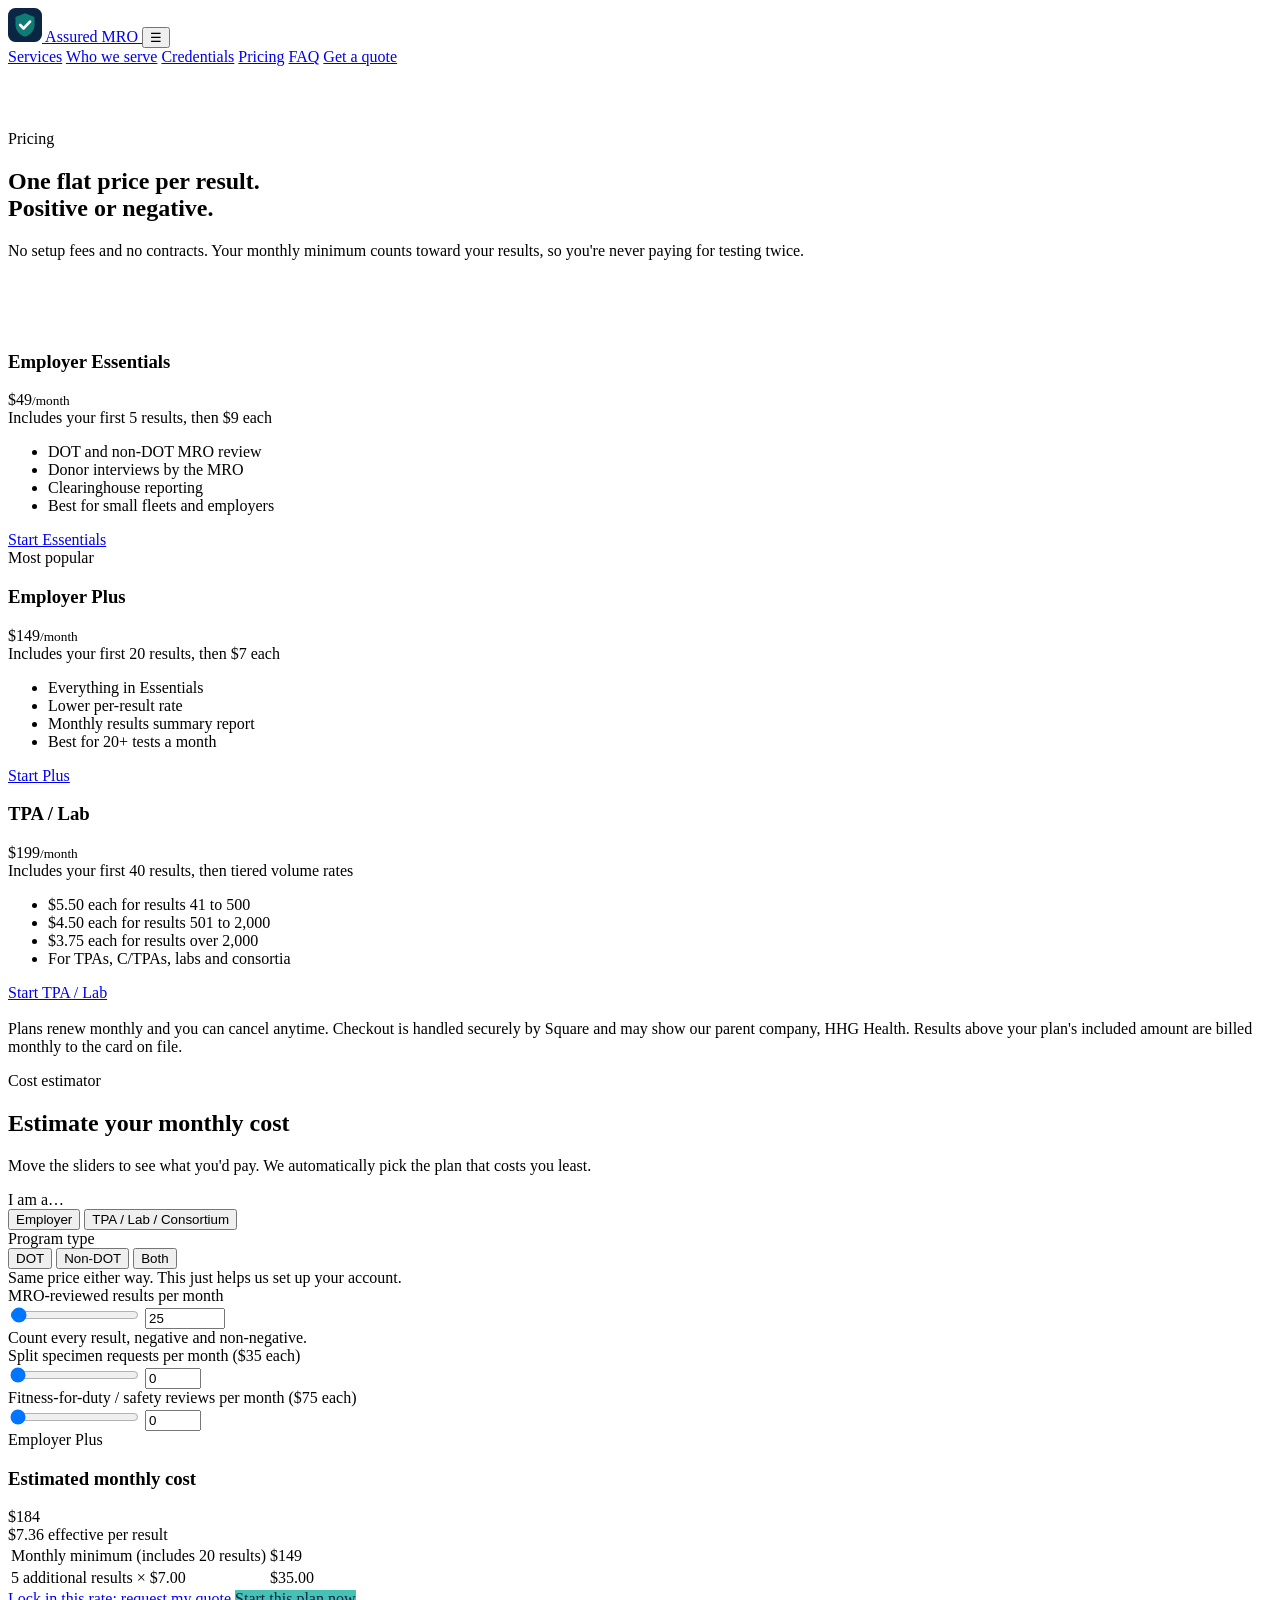
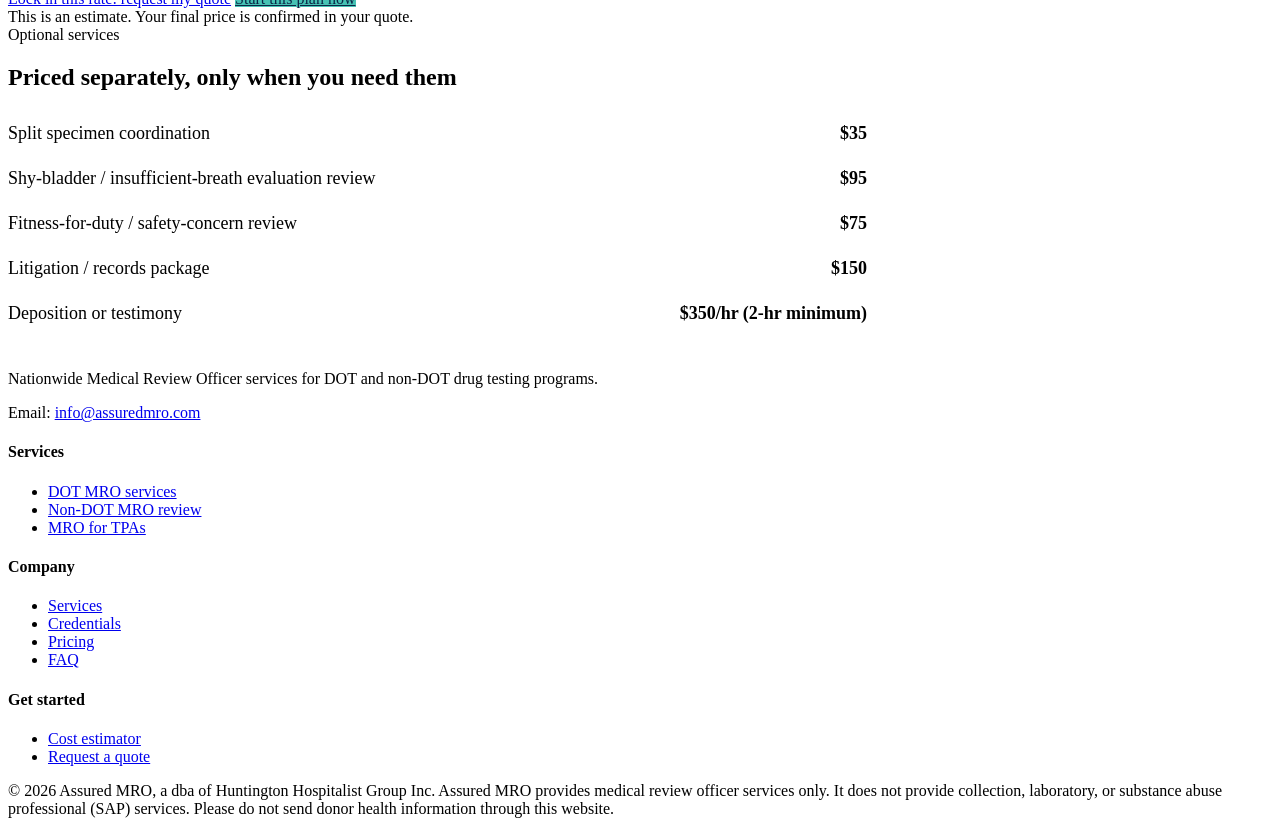
==== commit 5c14ae39: "SEO: pricing description, social tags, services footer" ====
--- a/site/pricing/index.html
+++ b/site/pricing/index.html
@@ -4,8 +4,14 @@
 <meta charset="utf-8">
 <meta name="viewport" content="width=device-width, initial-scale=1">
 <title>MRO Pricing &amp; Cost Estimator | Assured MRO</title>
-<meta name="description" content="Transparent Medical Review Officer pricing. One flat price per verified result for positive and negative results alike. Employer plans from $49/month and TPA rates from $3.75 per result. Estimate your monthly cost instantly.">
+<meta name="description" content="Flat per-result MRO pricing, positive or negative: employer plans from $49/month and TPA rates from $3.75 per result. No setup fee. Estimate your cost.">
 <link rel="canonical" href="https://assuredmro.com/pricing/">
+<meta property="og:title" content="MRO Pricing &amp; Cost Estimator | Assured MRO">
+<meta property="og:description" content="Flat per-result MRO pricing: employer plans from $49/month, TPA rates from $3.75 per result. No setup fee.">
+<meta property="og:url" content="https://assuredmro.com/pricing/">
+<meta property="og:type" content="website">
+<meta property="og:image" content="https://assuredmro.com/assets/og.png">
+<meta name="twitter:card" content="summary_large_image">
 <link rel="icon" href="data:image/svg+xml,%3Csvg xmlns='http://www.w3.org/2000/svg' viewBox='0 0 32 32'%3E%3Crect width='32' height='32' rx='7' fill='%230b2545'/%3E%3Cpath d='M16 5l9 3.5v7c0 5.6-3.8 10-9 11.5C10.8 25.5 7 21.1 7 15.5v-7z' fill='%230e7c74'/%3E%3Cpath d='M11.5 16l3.2 3.2 6-6.4' stroke='white' stroke-width='2.6' fill='none' stroke-linecap='round' stroke-linejoin='round'/%3E%3C/svg%3E">
 <link rel="preconnect" href="https://fonts.googleapis.com"><link rel="preconnect" href="https://fonts.gstatic.com" crossorigin>
 <link href="https://fonts.googleapis.com/css2?family=Inter:wght@500;600;700;800&display=swap" rel="stylesheet">
@@ -174,6 +180,7 @@
         <p>Nationwide Medical Review Officer services for DOT and non-DOT drug testing programs.</p>
         <p>Email: <a href="mailto:info@assuredmro.com">info@assuredmro.com</a></p>
       </div>
+      <div><h4>Services</h4><ul><li><a href="/dot-mro-services/">DOT MRO services</a></li><li><a href="/non-dot-drug-testing-mro/">Non-DOT MRO review</a></li><li><a href="/mro-services-for-tpas/">MRO for TPAs</a></li></ul></div>
       <div><h4>Company</h4><ul><li><a href="/#services">Services</a></li><li><a href="/#credentials">Credentials</a></li><li><a href="/pricing/">Pricing</a></li><li><a href="/#faq">FAQ</a></li></ul></div>
       <div><h4>Get started</h4><ul><li><a href="#estimate">Cost estimator</a></li><li><a href="https://form.jotform.com/262617390750055" target="_blank" rel="noopener">Request a quote</a></li></ul></div>
     </div>
